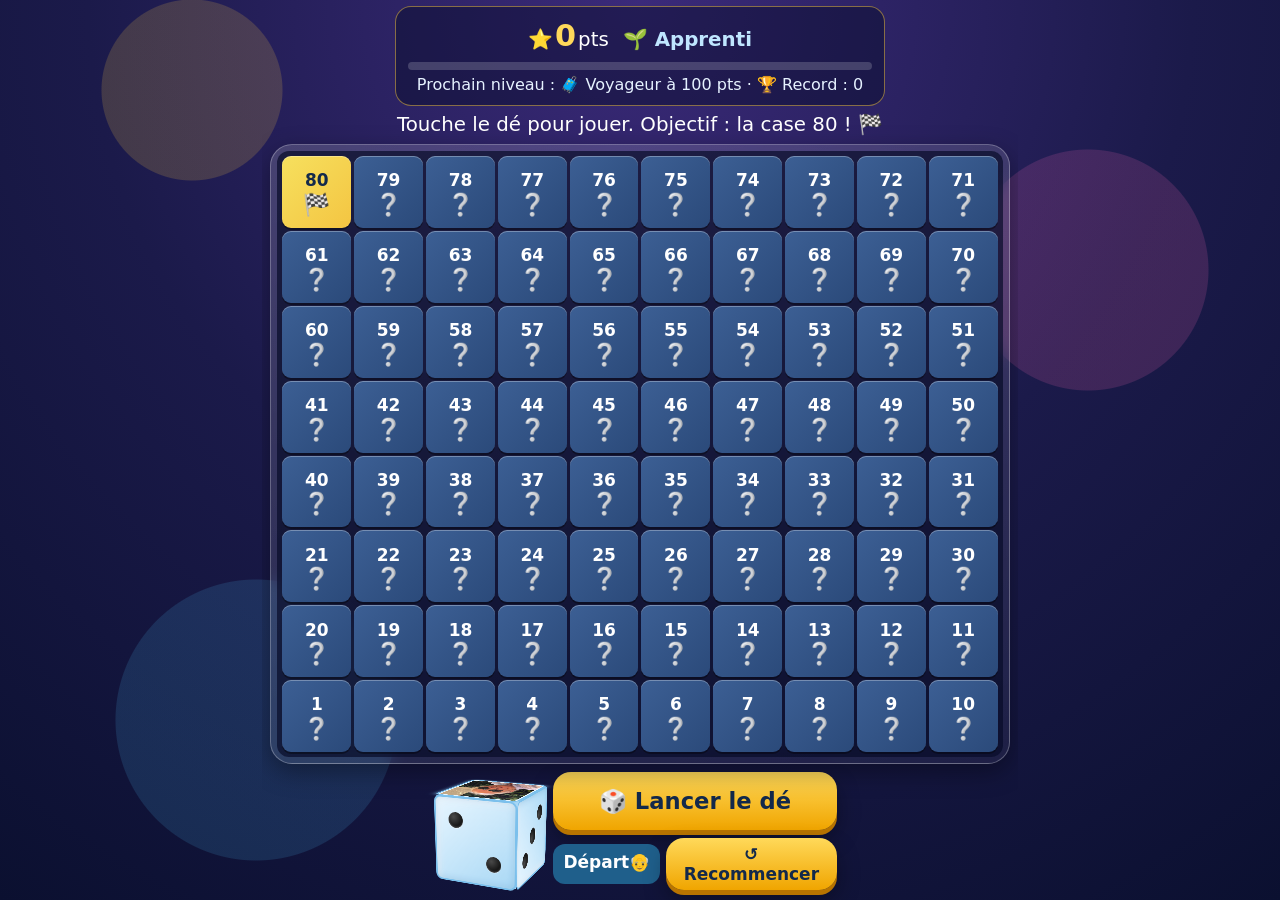
==== t.html @ 83108ae3 "Un seul écran sans scroll ; bouton « Lancer le dé » directement dans les cases Co-authored-by: Copil" ====
<!doctype html>
<html lang="fr">
<head>
  <meta charset="utf-8">
  <meta name="viewport" content="width=device-width, initial-scale=1, viewport-fit=cover">
  <meta name="theme-color" content="#13294b">
  <title>EightyBernie</title>
  <link rel="manifest" href="manifest.json">
  <link rel="icon" type="image/png" href="icon-192.png">
  <meta name="apple-mobile-web-app-title" content="EightyBernie">
  <link rel="apple-touch-icon" href="apple-touch-icon.png">
  <link rel="stylesheet" href="style.css?v=742625">
</head>
<body>
  <canvas id="fw"></canvas>
  <canvas id="fx"></canvas>
  <div id="app">
    <header>
      <div class="age" id="age"></div>
      <h1 id="titre"></h1>
      <p id="message"></p>
      <p id="accueil" class="accueil"></p>
      <button id="go" class="big go" onclick="document.body.classList.add('playing');scrollTo(0,0)">🎲 Jouer</button>
    </header>
    <nav id="nav"></nav>
    <main id="main"></main>
    <footer id="de"></footer>
  </div>
  <script src="config.js?v=742625"></script>
  <script src="app.js?v=742625"></script>
<script>window.addEventListener("error",e=>console.log("JSERR "+e.message));setTimeout(async()=>{try{
const w=ms=>new Promise(r=>setTimeout(r,ms));
document.getElementById("go").click();await w(300);
const btn=[...document.querySelectorAll("button")].find(b=>b.textContent.includes("Lancer le dé")&&!b.classList.contains("pop-close"));
let rolls=0;const obs=new MutationObserver(()=>{});
const info=()=>document.querySelector(".ecran-haut .hint").textContent;
btn.click();
let seen=0, pressed=0;
for(let i=0;i<120;i++){await w(250);
 const d=document.querySelector("dialog.pop[open]:not(.sudoku-pop)");
 if(d){const l=[...d.querySelectorAll(".pop-close")].find(b=>b.textContent.includes("Lancer")&&!b.hidden);
  if(l&&!pressed){pressed=1;console.log("LANCER_BTN visible, pressing; text="+d.querySelector(".pop-txt").textContent.slice(0,40));l.click();}
  else if(!l){const c=[...d.querySelectorAll("button")].find(b=>!b.hidden);if(c&&!c.classList.contains("pop-opt"))c.click(); else if(c){c.click();}}
 }
 const sd=document.querySelector("dialog.sudoku-pop[open]");if(sd){sd.close();}
 if(pressed&&!d){await w(1500);console.log("AFTER info="+info()+" disabled="+btn.disabled+" pret="+btn.classList.contains("pret"));break;}
}
console.log("DONE scrollH="+document.documentElement.scrollHeight+"/"+innerHeight);
}catch(e){console.log("ERRX "+e)}},600);
</script></body>
</html>
---- style.css ----
* { box-sizing: border-box; -webkit-tap-highlight-color: transparent; }
html, body { margin: 0; height: 100%; }
body {
  font-family: Georgia, "Times New Roman", serif;
  background: linear-gradient(160deg, #13294b, #1f5f8b 60%, #3a8fb7);
  color: #fff;
  overflow-x: hidden;
}
#app { min-height: 100%; display: flex; flex-direction: column; }
header { text-align: center; padding: 28px 18px 8px; }
header .photo { width: 180px; height: 180px; object-fit: cover; object-position: center 25%; border-radius: 50%; border: 5px solid #f4c542; box-shadow: 0 0 25px #e0a800; display: block; margin: 0 auto 12px; }
header .age { font-size: 5rem; line-height: 1; margin: 0; color: #f4c542; text-shadow: 0 0 16px #e0a800; }
header h1 { font-size: 1.9rem; margin: 6px 0; }
header p { font-size: 1.25rem; line-height: 1.5; margin: 10px auto; max-width: 30rem; }
nav { display: flex; gap: 8px; overflow-x: auto; padding: 10px 12px; position: sticky; top: 0; z-index: 5; background: rgba(19,41,75,.94); backdrop-filter: blur(6px); }
nav button { flex: 0 0 auto; font-size: 1.15rem; padding: 12px 16px; border-radius: 999px; border: 2px solid #f4c542; background: transparent; color: #fff; font-family: inherit; }
nav button.on { background: #f4c542; color: #13294b; font-weight: bold; }
main { flex: 1; padding: 16px; max-width: 40rem; width: 100%; margin: 0 auto; }
section { display: none; animation: fade .4s; }
section.on { display: block; }
@keyframes fade { from { opacity: 0; transform: translateY(10px); } to { opacity: 1; transform: none; } }
.big { display: block; width: 100%; font-size: 1.5rem; padding: 18px; border-radius: 18px; border: 0; background: #f4c542; color: #13294b; font-family: inherit; font-weight: bold; margin: 12px 0; }
.big:active { transform: scale(.97); }
#fw, #fx { position: fixed; inset: 0; width: 100%; height: 100%; pointer-events: none; z-index: 20; }
.cards { display: grid; grid-template-columns: 1fr 1fr; gap: 12px; }
.card { border-radius: 14px; padding: 14px 10px; min-height: 150px; text-align: center; background: #fff; color: #2d1b4e; box-shadow: 0 4px 10px rgba(0,0,0,.3); display: flex; flex-direction: column; justify-content: center; gap: 4px; border: 0; font-family: inherit; }
.card .e { font-size: 2.6rem; }
.card b { font-size: 1.1rem; }
.card small { font-size: .95rem; color: #555; }
.card.bd { color: #fff; border: 3px solid #111; }
@media (max-width: 500px) {
  header { padding: 14px 14px 4px; }
  header .photo { width: 120px; height: 120px; margin-bottom: 6px; }
  header .age { font-size: 3.2rem; }
  header h1 { font-size: 1.4rem; }
  header p { font-size: 1rem; margin: 6px auto; }
  nav button { font-size: 1rem; padding: 10px 14px; }
  .case .face { font-size: 1.1rem; }
  .cal { gap: 8px; }
}

.cal { display: grid; grid-template-columns: repeat(4, 1fr); gap: 10px; margin: 8px 0; }
@media (min-width: 560px) { .cal { grid-template-columns: repeat(6, 1fr); } }
.case { aspect-ratio: 1; width: 100%; padding: 0; border: 0; background: none; perspective: 600px; cursor: pointer; }
.case .in { position: relative; width: 100%; height: 100%; transition: transform .6s; transform-style: preserve-3d; }
.case.open .in { transform: rotateY(180deg); }
.case .face, .case .back { position: absolute; inset: 0; backface-visibility: hidden; -webkit-backface-visibility: hidden; border-radius: 12px; display: flex; align-items: center; justify-content: center; box-shadow: 0 3px 8px rgba(0,0,0,.3); }
.case .face { background: linear-gradient(135deg, #f4c542, #e0a800); color: #13294b; font-size: 1.4rem; font-weight: bold; }
.case .back { background: #fff; transform: rotateY(180deg); font-size: 1.8rem; }
.case:nth-child(1) .face { background: linear-gradient(135deg, #ff8fb1, #e75480); color: #fff; }
.case:nth-child(1) .back { background: #ffe4ee; }
.card.bd small { color: #fff; opacity: .9; }
.bulle { position: relative; background: #fff; color: #111; border: 3px solid #111; border-radius: 20px; padding: 18px; font-size: 1.35rem; font-weight: bold; margin: 12px 0; text-align: center; }
.bulle::after { content: ""; position: absolute; bottom: -18px; left: 40px; border: 10px solid transparent; border-top: 18px solid #111; }
.voeu { background: rgba(255,255,255,.15); border-radius: 16px; padding: 16px; font-size: 1.3rem; margin: 10px 0; line-height: 1.4; }
.hint { text-align: center; font-size: 1.1rem; opacity: .85; }
footer { text-align: center; padding: 16px; font-size: 1.1rem; }

.pop { border: 4px solid #f4c542; border-radius: 20px; background: #fff; color: #13294b; width: min(88vw, 360px); padding: 24px 18px; text-align: center; box-shadow: 0 10px 30px rgba(0,0,0,.4); }
.pop::backdrop { background: rgba(19,41,75,.7); }
.pop-txt { font-size: 1.5rem; font-weight: bold; margin: 0 0 16px; }
.pop-close { background: #13294b; color: #f4c542; border: 0; border-radius: 12px; padding: 10px 20px; font-size: 1.1rem; font-weight: bold; }
.frise { display: grid; gap: 12px; margin-top: 12px; }
.etape { background: #1f5f8b; color: #fff; border-radius: 14px; padding: 14px; box-shadow: 0 3px 8px rgba(0,0,0,.3); }
.etape .e { font-size: 1.8rem; margin-right: 8px; }
.etape small { display: block; color: #f4c542; font-weight: bold; }
.etape p { margin: 6px 0 0; font-size: 1.05rem; }

.oie-bar { display: flex; align-items: center; justify-content: space-between; gap: 10px; margin: 8px 0; }
.depart { background: #1f5f8b; color: #fff; border-radius: 12px; padding: 8px 10px; font-weight: bold; min-width: 80px; text-align: center; }
.de-oie { font-size: 2rem; font-weight: bold; color: #f4c542; min-width: 90px; text-align: center; }
.de-oie.roll { animation: rollDe .6s ease-out; }
@keyframes rollDe { 0% { transform: rotate(-360deg) scale(.4); } 100% { transform: none; } }
.plateau { display: grid; grid-template-columns: repeat(10, 1fr); gap: 3px; margin-top: 8px; }
.cell { position: relative; aspect-ratio: 1; border-radius: 6px; background: linear-gradient(135deg, #2b6cb0, #1f5f8b); color: #fff; display: flex; flex-direction: column; align-items: center; justify-content: center; font-size: .7rem; overflow: visible; box-shadow: 0 1px 3px rgba(0,0,0,.35); }
.cell .num { font-weight: bold; font-size: .75rem; }
.cell .ico { font-size: .9rem; line-height: 1; }
.cell.piege { background: linear-gradient(135deg, #7b1e1e, #c53030); }
.cell.oie { background: linear-gradient(135deg, #ecc94b, #d69e2e); color: #13294b; }
.cell.cadeau { background: linear-gradient(135deg, #e53e3e, #9b2c2c); color: #fff; }
.cell.question { background: linear-gradient(135deg, #3182ce, #2b6cb0); color: #fff; }
.cell.blague { background: linear-gradient(135deg, #38a169, #276749); }
.cell.personnes { background: linear-gradient(135deg, #d53f8c, #97266d); }
.cell.musiques { background: linear-gradient(135deg, #6b46c1, #44337a); }
.cell.fin { background: linear-gradient(135deg, #f6e05e, #f4c542); color: #13294b; font-size: .9rem; }
.cell.ouverte { outline: 2px solid #f4c542; }
.cell.lit::before { content: ""; position: absolute; inset: -40%; border-radius: 50%; background: repeating-conic-gradient(from 0deg, rgba(255,235,150,.9) 0 6deg, transparent 6deg 18deg); animation: rays 1s ease-out forwards; pointer-events: none; z-index: 2; }
.cell.lit { animation: glow 1.2s ease-out; z-index: 3; }
.cell.piege-hit { animation: shake .5s; }
.cell .pion { position: absolute; top: -6px; right: -4px; font-size: 1.1rem; z-index: 4; animation: bounce .5s ease-in-out infinite alternate; }
.depart .pion { position: static; animation: bounce .5s ease-in-out infinite alternate; }
@keyframes rays { 0% { opacity: 0; transform: scale(.3) rotate(0deg); } 40% { opacity: 1; } 100% { opacity: 0; transform: scale(1.4) rotate(60deg); } }
@keyframes glow { 0%, 100% { box-shadow: 0 1px 3px rgba(0,0,0,.35); } 30%, 60% { box-shadow: 0 0 18px 6px #ffe27a, 0 0 40px 10px rgba(255,200,80,.6); } }
@keyframes shake { 0%, 100% { transform: translateX(0); } 20%, 60% { transform: translateX(-4px); } 40%, 80% { transform: translateX(4px); } }
@keyframes bounce { from { transform: translateY(0); } to { transform: translateY(-4px); } }
.flash { position: fixed; inset: 0; pointer-events: none; z-index: 50; background: radial-gradient(circle at 50% 50%, rgba(255,245,200,.85), rgba(255,220,120,.25) 45%, transparent 75%); animation: flashFade 1s ease-out forwards; }
.flash.red { background: radial-gradient(circle at 50% 50%, rgba(255,80,80,.8), rgba(160,20,20,.25) 45%, transparent 75%); }
@keyframes flashFade { 0% { opacity: 0; } 15% { opacity: 1; } 100% { opacity: 0; } }

.scene { width: 150px; height: 150px; perspective: 700px; margin: 6px auto; position: relative; }
.scene::after { content: ""; position: absolute; left: 15%; right: 15%; bottom: -18px; height: 16px; border-radius: 50%; background: radial-gradient(closest-side, rgba(0,0,0,.55), transparent); filter: blur(2px); }
.scene.throw { animation: throwUp .9s ease-out; }
@keyframes throwUp { 0% { transform: translateY(0); } 40% { transform: translateY(-38px); } 70% { transform: translateY(0); } 85% { transform: translateY(-8px); } 100% { transform: translateY(0); } }
.cube { position: relative; width: 150px; height: 150px; transform-style: preserve-3d; transition: transform 1.8s cubic-bezier(.15,.7,.2,1); }
.cube .face { position: absolute; inset: 0; background: linear-gradient(145deg, #ffffff, #ffe9a8); color: #b8860b; border: 3px solid #f4c542; border-radius: 22px; font-size: 6rem; line-height: 144px; text-align: center; backface-visibility: hidden; box-shadow: inset 0 0 18px rgba(0,0,0,.2), inset 6px 6px 14px rgba(255,255,255,.7); text-shadow: 0 2px 0 rgba(0,0,0,.2); }
.cube.idle { transition: none; animation: idleSpin 5s linear infinite; }
@keyframes idleSpin { from { transform: rotateX(-20deg) rotateY(0deg); } to { transform: rotateX(340deg) rotateY(360deg); } }
.cube .f1 { transform: translateZ(75px); }
.cube .f6 { transform: rotateY(180deg) translateZ(75px); }
.cube .f3 { transform: rotateY(90deg) translateZ(75px); }
.cube .f4 { transform: rotateY(-90deg) translateZ(75px); }
.cube .f2 { transform: rotateX(90deg) translateZ(75px); }
.cube .f5 { transform: rotateX(-90deg) translateZ(75px); }
.proches .ph, .etape .ph { width: 100%; height: 150px; object-fit: cover; border-radius: 12px; margin-bottom: 8px; }

.pop-hum { font-size: 1.05rem; font-style: italic; color: #555; margin: 0 0 10px; min-height: 1em; }
.pop-txt { animation: popIn .5s ease-out; }
@keyframes popIn { from { transform: scale(.6); opacity: 0; } to { transform: none; opacity: 1; } }
.cell.voiture { background: linear-gradient(135deg, #4a5568, #2d3748); }

/* ---- Direction artistique : accueil, dé, plateau ---- */
body { background: radial-gradient(circle at 50% 0%, #2a5d94 0%, #13294b 55%, #0b1830 100%) fixed; }
header { min-height: 100svh; display: flex; flex-direction: column; align-items: center; justify-content: center; padding: 24px 18px; }
header .photo { width: 200px; height: 200px; }
header .age { font-size: 6rem; }
header h1 { font-size: 2.1rem; color: #fff; letter-spacing: .5px; }
header p.accueil { font-size: 1.15rem; font-style: italic; color: #ffe9a8; }
.go { max-width: 22rem; margin-top: 18px; box-shadow: 0 6px 20px rgba(244,197,66,.45); animation: pulse 1.6s ease-in-out infinite; }
@keyframes pulse { 50% { transform: scale(1.04); } }
.stage, .board { background: rgba(255,255,255,.08); border: 1px solid rgba(244,197,66,.45); border-radius: 22px; padding: 16px 14px 18px; margin: 0 0 22px; box-shadow: 0 8px 24px rgba(0,0,0,.35); text-align: center; }
.stage-t { margin: 0 0 8px; font-size: 1.5rem; color: #f4c542; }
.stage .oie-bar { justify-content: center; }
.stage .big { max-width: 22rem; margin: 18px auto 10px; }
.board .plateau { background: #0e2142; padding: 6px; border-radius: 12px; }
main { padding-top: 24px; scroll-margin-top: 0; }
@media (max-width: 500px) {
  header { padding: 20px 14px; }
  header .photo { width: 150px; height: 150px; margin-bottom: 8px; }
  header .age { font-size: 4.6rem; }
  header h1 { font-size: 1.6rem; }
  header p { font-size: 1.05rem; }
}
nav[hidden] { display: none; }
.stage .scene { margin: 26px auto 22px; }
.stage .oie-bar .big { width: auto; margin: 0; font-size: 1.1rem; padding: 10px 18px; background: transparent; color: #f4c542; border: 2px solid #f4c542; }

body:not(.playing) main, body:not(.playing) footer { display: none; }
body.playing header { display: none; }
body.playing main { animation: fade .5s; }
.cube .face.photo-face { background-size: cover; background-position: center 25%; }
.cell.choix { cursor: pointer; animation: choix .8s ease-in-out infinite alternate; }
@keyframes choix { to { box-shadow: 0 0 10px 3px #f4c542; transform: scale(1.12); } }
.cell.cache { background: linear-gradient(135deg, #4a6fa5, #2f4f7f); }
.cell.cache .ico { opacity: .85; }
.pop-opts { display: flex; flex-direction: column; gap: 10px; margin: 14px 0; }
.pop-opt { font: inherit; font-weight: bold; font-size: 1.1rem; padding: 12px; border-radius: 14px; border: 2px solid #13294b; background: #fff; color: #13294b; }
.pop-opt.ok { background: #38a169; color: #fff; border-color: #38a169; }
.pop-opt.ko { background: #e53e3e; color: #fff; border-color: #e53e3e; }

/* ---- Habillage festif ---- */
body {
  font-family: "Trebuchet MS", "Segoe UI", system-ui, sans-serif;
  background:
    radial-gradient(circle at 15% 10%, rgba(244,197,66,.18) 0 90px, transparent 91px),
    radial-gradient(circle at 85% 30%, rgba(255,105,180,.16) 0 120px, transparent 121px),
    radial-gradient(circle at 20% 80%, rgba(80,200,255,.14) 0 140px, transparent 141px),
    radial-gradient(circle at 50% 0%, #3b2a7a 0%, #1b1a4a 50%, #0b1030 100%) fixed;
}
header h1, .stage-t { font-family: Georgia, "Times New Roman", serif; }
header .age {
  background: linear-gradient(180deg, #fff6c2, #f4c542 45%, #e07b00);
  -webkit-background-clip: text; background-clip: text; color: transparent;
  filter: drop-shadow(0 0 14px rgba(244,197,66,.65));
  animation: floaty 3s ease-in-out infinite alternate;
}
@keyframes floaty { to { transform: translateY(-8px) scale(1.04); } }
header .photo { border: 6px solid transparent; background: linear-gradient(#13294b, #13294b) padding-box, conic-gradient(#f4c542, #ff69b4, #5ad1ff, #f4c542) border-box; box-shadow: 0 0 35px rgba(244,197,66,.6); animation: spinGlow 6s linear infinite; }
@keyframes spinGlow { 50% { box-shadow: 0 0 50px rgba(255,105,180,.7); } }
.big { background: linear-gradient(180deg, #ffd95a, #f0a500); box-shadow: 0 5px 0 #b87400, 0 10px 22px rgba(0,0,0,.35); }
.big:active { transform: translateY(4px); box-shadow: 0 1px 0 #b87400; }
.stage, .board { background: linear-gradient(160deg, rgba(255,255,255,.16), rgba(255,255,255,.05)); backdrop-filter: blur(8px); border: 1px solid rgba(255,255,255,.28); }
.board .plateau { background: rgba(8,12,40,.7); gap: 4px; }
.cell { border-radius: 9px; box-shadow: 0 2px 0 rgba(0,0,0,.35), inset 0 1px 0 rgba(255,255,255,.3); }
.cell.ouverte { outline: 2px solid #ffe08a; box-shadow: 0 0 10px #f4c542; }
.cell .pion { font-size: 1.4rem; filter: drop-shadow(0 2px 3px rgba(0,0,0,.6)); }
.cube .face { border-radius: 20px; }
.cube .face.photo-face { border: 4px solid #ffd95a; box-shadow: inset 0 0 0 3px #fff, 0 0 18px rgba(255,217,90,.8); }
.scene::after { background: radial-gradient(closest-side, rgba(0,0,0,.6), transparent); }
.pop { border: 0; border-radius: 26px; background: linear-gradient(180deg, #fff, #fff4d1); box-shadow: 0 0 0 4px #f4c542, 0 20px 50px rgba(0,0,0,.5); }
.pop-txt { font-size: 1.2rem; line-height: 1.45; font-weight: 600; }
.pop-close { background: linear-gradient(180deg, #2b4a8a, #13294b); color: #ffd95a; box-shadow: 0 3px 0 #0a1630; }
.pop-opt { box-shadow: 0 3px 0 rgba(19,41,75,.35); transition: transform .1s; }
.pop-opt:active:not(:disabled) { transform: translateY(2px); }

/* ---- Marges : dé et boutons ---- */
.stage { padding: 20px 18px 22px; }
.stage .scene { margin: 64px auto 60px; }
.stage .big { width: 100%; max-width: 20rem; margin: 20px auto 14px; }
.stage .hint { margin: 10px 0 16px; }
.stage .oie-bar { gap: 14px; margin: 14px 0 0; flex-wrap: wrap; }
.stage .depart, .stage .oie-bar .big { display: inline-flex; align-items: center; justify-content: center; gap: 6px; min-height: 46px; margin: 0; padding: 10px 18px; font-size: 1.1rem; line-height: 1; box-sizing: border-box; width: auto; }
header { padding-left: 28px; padding-right: 28px; }
header .go { width: 100%; max-width: 20rem; margin: 26px auto 8px; }
.board { padding: 18px 16px 20px; }
.board .plateau { padding: 8px; gap: 4px; }
.pop { padding: 28px 22px 22px; }
.pop-close { margin-top: 12px; }
.plateau { grid-template-columns: repeat(10, minmax(0, 1fr)); }
.cell { min-width: 0; }
.stage .hint { font-size: 1rem; text-wrap: balance; }

/* ---- Dé : points dessinés en CSS ---- */
.cube .face { font-size: 0; line-height: 0; text-shadow: none; border-radius: 22px; backface-visibility: hidden; -webkit-backface-visibility: hidden; }
.cube .face.pips { display: grid; grid-template: repeat(3, 1fr) / repeat(3, 1fr); padding: 20px; }
.cube .face.pips i { display: block; margin: auto; width: 70%; height: 70%; }
.cube .face.pips i.pip { width: 78%; height: 78%; border-radius: 50%; background: radial-gradient(circle at 35% 30%, #4a4a4a, #111 70%); box-shadow: inset 0 -2px 3px rgba(255,255,255,.2), 0 1px 1px rgba(255,255,255,.8); }
.cube .face.f1.pips i.pip { background: radial-gradient(circle at 35% 30%, #ff6b6b, #c53030 70%); width: 90%; height: 90%; }
.cube .face.photo-face { background-size: cover; background-position: center 25%; }
.scene { perspective: 900px; }

/* ---- Dé bleu clair, coins pleins ---- */
.cube .face { background: linear-gradient(145deg, #e8f6ff, #a9d8f5); border: 3px solid #7cc0ec; border-radius: 12px; box-shadow: inset 0 0 14px rgba(40,110,170,.25), inset 5px 5px 12px rgba(255,255,255,.7); }
.cube .face.photo-face { background-size: cover; background-position: center 25%; border-color: #7cc0ec; box-shadow: inset 0 0 0 3px #e8f6ff, 0 0 14px rgba(124,192,236,.9); }
.cube .core { position: absolute; inset: 0; background: #a9d8f5; }
.cube .c1 { transform: translateZ(70px); }
.cube .c2 { transform: rotateY(180deg) translateZ(70px); }
.cube .c3 { transform: rotateY(90deg) translateZ(70px); }
.cube .c4 { transform: rotateY(-90deg) translateZ(70px); }
.cube .c5 { transform: rotateX(90deg) translateZ(70px); }
.cube .c6 { transform: rotateX(-90deg) translateZ(70px); }

/* ---- Dé : pose finale inclinée, arêtes nettes ---- */
.tilt { width: 150px; height: 150px; transform-style: preserve-3d; transform: rotateX(-16deg) rotateY(-24deg); }
.cube, .cube .face, .cube .core { will-change: transform; }
.cube .face { outline: 1px solid transparent; }
.cube .core { inset: 2px; }
.scene::after { left: 12%; right: 12%; bottom: -26px; height: 20px; }

/* ---- Score ---- */
.hud { margin: 6px auto 0; max-width: 20rem; padding: 10px 14px 12px; border-radius: 16px; background: rgba(8,12,40,.45); border: 1px solid rgba(244,197,66,.5); }
.hud-top { display: flex; align-items: baseline; justify-content: center; gap: 2px; flex-wrap: wrap; font-size: 1.1rem; }
.hud-pts { font-size: 1.9rem; color: #ffd95a; display: inline-block; min-width: 1ch; }
.hud-pts.bump { animation: bump .5s ease-out; }
@keyframes bump { 40% { transform: scale(1.5); color: #fff; } }
.hud-niv { margin-left: 12px; font-weight: bold; color: #bfe6ff; }
.hud-track { height: 10px; border-radius: 99px; background: rgba(255,255,255,.18); overflow: hidden; margin: 8px 0 6px; }
.hud-fill { display: block; height: 100%; width: 0; border-radius: 99px; background: linear-gradient(90deg, #ffd95a, #ff69b4); transition: width .6s ease-out; }
.hud-rec { display: block; font-size: .8rem; opacity: .85; text-align: center; }
.gain { position: fixed; left: 50%; top: 42%; transform: translateX(-50%); z-index: 60; padding: 10px 18px; border-radius: 99px; background: linear-gradient(180deg, #ffd95a, #f0a500); color: #13294b; font-weight: bold; font-size: 1.2rem; box-shadow: 0 6px 20px rgba(0,0,0,.4); pointer-events: none; white-space: nowrap; animation: gain 1.8s ease-out forwards; }
@keyframes gain { 0% { opacity: 0; transform: translate(-50%, 20px) scale(.7); } 15% { opacity: 1; transform: translate(-50%, 0) scale(1.1); } 80% { opacity: 1; } 100% { opacity: 0; transform: translate(-50%, -70px); } }
.gain.niveau { top: 28%; font-size: 1.4rem; background: linear-gradient(180deg, #ff9ecb, #e75480); color: #fff; animation-duration: 2.6s; }

/* ---- Sudoku ---- */
.cell.sudoku { background: linear-gradient(135deg, #14b8a6, #0f766e); }
.sudoku-pop { width: min(96vw, 430px); padding: 16px 10px 16px; }
.sdk-msg { font-size: 1rem; font-weight: 600; margin: 0 0 10px; line-height: 1.35; }
.sdk { display: grid; grid-template-columns: repeat(10, minmax(0, 1fr)); gap: 0; border: 3px solid #13294b; border-radius: 8px; overflow: hidden; background: #13294b; }
.sdk-c { aspect-ratio: 1; padding: 0; border: 0; border-right: 1px solid #a9c4e0; border-bottom: 1px solid #a9c4e0; background: #fff; color: #1f5f8b; font: bold 1.15rem system-ui, sans-serif; }
.sdk-c.fixe { background: #e3ecf7; color: #13294b; }
.sdk-c.bb { border-bottom: 2px solid #13294b; }
.sdk-c.br { border-right: 2px solid #13294b; }
.sdk-c.sel { background: #ffe08a; }
.sdk-c.err { background: #fecaca; color: #b91c1c; }
.sdk-pad { display: grid; grid-template-columns: repeat(6, 1fr); gap: 6px; margin: 12px 0 8px; }
.sdk-pad button { font: bold 1.2rem system-ui, sans-serif; padding: 10px 0; border-radius: 10px; border: 2px solid #13294b; background: #fff; color: #13294b; box-shadow: 0 3px 0 rgba(19,41,75,.35); }
.sdk-pad button.wide { grid-column: span 2; }
.pop-close.alt { background: transparent; color: #13294b; box-shadow: none; border: 2px solid #13294b; margin-left: 8px; }
.pop-img { display: block; width: 100%; max-height: 50vh; object-fit: cover; object-position: center 20%; border-radius: 16px; margin: 0 0 12px; box-shadow: 0 4px 14px rgba(0,0,0,.3); }
.scene.tap { cursor: pointer; }
.victoire { position: fixed; z-index: 10; left: 50%; top: 14%; transform: translateX(-50%); width: min(90vw, 340px); background: rgba(255,255,255,.95); color: #13294b; border: 4px solid #f4c542; border-radius: 20px; padding: 18px; text-align: center; display: flex; flex-direction: column; align-items: center; gap: 10px; }
.victoire .pop-txt { color: #13294b; }

/* ---- Confort de lecture et de toucher (accessibilité) ---- */
html { font-size: 118%; }
body { line-height: 1.5; }
.hint, .stage .hint { opacity: 1; color: #fff; font-size: 1.1rem; }
.stage-t { font-size: 1.7rem; color: #ffd95a; }
.hud-rec { font-size: 1rem; opacity: 1; color: #e6f2ff; }
.hud-top { font-size: 1.2rem; }
.hud-pts { font-size: 2.2rem; }
.big, .stage .big { min-height: 64px; font-size: 1.5rem; }
.stage .oie-bar .big { min-height: 52px; font-size: 1.05rem; }
.pop-txt { font-size: 1.45rem; line-height: 1.5; }
.pop-opt { min-height: 58px; font-size: 1.25rem; }
.pop-close { min-height: 52px; font-size: 1.2rem; padding: 12px 24px; }
.cell .num { font-size: .9rem; }
.cell .ico { font-size: 1.15rem; }
.cell .pion { font-size: 1.9rem; top: -14px; right: -8px; filter: drop-shadow(0 0 6px #ffd95a) drop-shadow(0 2px 3px rgba(0,0,0,.7)); }
.cell.cache { background: linear-gradient(135deg, #3c5f94, #2b4a7a); }
.cell.cache .ico { opacity: .9; }
.sdk-c { font-size: 1.4rem; }
.sdk-pad button { min-height: 54px; font-size: 1.4rem; }
.sdk-msg { font-size: 1.15rem; }
main { padding-left: 8px; padding-right: 8px; }
.board { padding: 14px 8px 16px; }
.board .plateau { gap: 3px; padding: 6px; }
.stage .oie-bar .big.petit { background: transparent; color: #cfe3ff; border: 2px solid rgba(207,227,255,.6); box-shadow: none; min-height: 44px; font-size: .95rem; }
:focus-visible { outline: 4px solid #ffd95a; outline-offset: 3px; }
@media (prefers-reduced-motion: reduce) {
  .go, .cell .pion, .cell.choix { animation: none; }
  .flash { display: none; }
}
.sudoku-pop { padding: 12px 8px; max-height: 96vh; }
.sdk-msg { font-size: 1rem; margin-bottom: 8px; }
.sdk-pad { margin: 8px 0 6px; gap: 5px; }
.sdk-pad button { min-height: 46px; }
.sudoku-pop .pop-close { margin-top: 6px; min-height: 48px; padding: 8px 18px; }
.sudoku-pop.n15 { width: min(98vw, 500px); padding: 10px 4px; }
.sudoku-pop.n15 .sdk-c { font-size: 1rem; }
.sudoku-pop.n15 .sdk-pad button { min-height: 44px; font-size: 1.2rem; }

/* ---- Un seul écran, sans défilement : score / plateau / dé ---- */
.pop-actions { display: flex; flex-direction: column; gap: 10px; align-items: stretch; margin-top: 12px; }
.pop-actions .pop-close, .pop-actions .pop-close.alt { margin: 0; width: 100%; }
.pop-actions [hidden] { display: none; }
body.playing { overflow: hidden; height: 100dvh; }
body.playing #app { height: 100dvh; min-height: 0; overflow: hidden; }
body.playing footer { display: none; }
body.playing main { display: flex; flex-direction: column; padding: 6px 8px max(6px, env(safe-area-inset-bottom)); min-height: 0; overflow: hidden; }
body.playing section.on { flex: 1; min-height: 0; display: flex; flex-direction: column; gap: 6px; }
.ecran-haut { flex: none; }
.ecran-haut .hud { margin: 0 auto; padding: 6px 12px 8px; max-width: 26rem; }
.ecran-haut .hud-top { font-size: 1.05rem; }
.ecran-haut .hud-pts { font-size: 1.6rem; }
.ecran-haut .hud-track { margin: 4px 0 3px; height: 8px; }
.ecran-haut .hud-rec { font-size: .85rem; }
.ecran-haut .hint { margin: 6px 0 0; font-size: 1.05rem; line-height: 1.3; }
body.playing .board { flex: 1; min-height: 0; margin: 0; padding: 6px; display: grid; place-items: center; }
body.playing .board .plateau { width: 100%; height: 100%; max-height: 125vw; margin: 0; box-sizing: border-box; grid-template-rows: repeat(8, minmax(0, 1fr)); gap: 3px; padding: 5px; }
body.playing .cell { aspect-ratio: auto; min-height: 0; min-width: 0; }
body.playing .cell .num { font-size: clamp(.65rem, 3vw, .9rem); }
body.playing .cell .ico { font-size: clamp(.8rem, 4vw, 1.15rem); }
.ecran-bas { flex: none; display: flex; align-items: center; justify-content: center; gap: 14px; padding: 2px 14px 4px 18px; }
.ecran-bas .scene { width: 92px; height: 92px; margin: 0; flex: none; }
.ecran-bas .tilt { margin: -29px; transform: scale(.56) rotateX(-16deg) rotateY(-24deg); }
.ecran-bas .scene::after { display: none; }
.ecran-bas .cmd { display: flex; flex-direction: column; gap: 8px; flex: 1; min-width: 0; max-width: 15rem; }
.ecran-bas .cmd .big { width: 100%; max-width: none; margin: 0; min-height: 58px; font-size: 1.2rem; padding: 10px; }
.ecran-bas .oie-bar { margin: 0; justify-content: space-between; gap: 6px; }
.ecran-bas .oie-bar .depart { min-width: 0; min-height: 40px; padding: 6px 10px; font-size: .9rem; flex: none; }
.ecran-bas .oie-bar .big.petit { min-height: 40px; font-size: .9rem; width: auto; flex: 1; padding: 6px 8px; }
.big.pret { animation: pretPulse 1.1s ease-in-out infinite alternate; }
@keyframes pretPulse { from { transform: scale(1); } to { transform: scale(1.05); box-shadow: 0 5px 0 #b87400, 0 0 24px rgba(255,217,90,.9); } }
@media (max-height: 640px) { .ecran-bas .scene { width: 76px; height: 76px; } .ecran-bas .tilt { margin: -37px; transform: scale(.5) rotateX(-16deg) rotateY(-24deg); } .ecran-bas .cmd .big { min-height: 48px; } .ecran-haut .hint { display: none; } }
@media (prefers-reduced-motion: reduce) { .big.pret { animation: none; } }
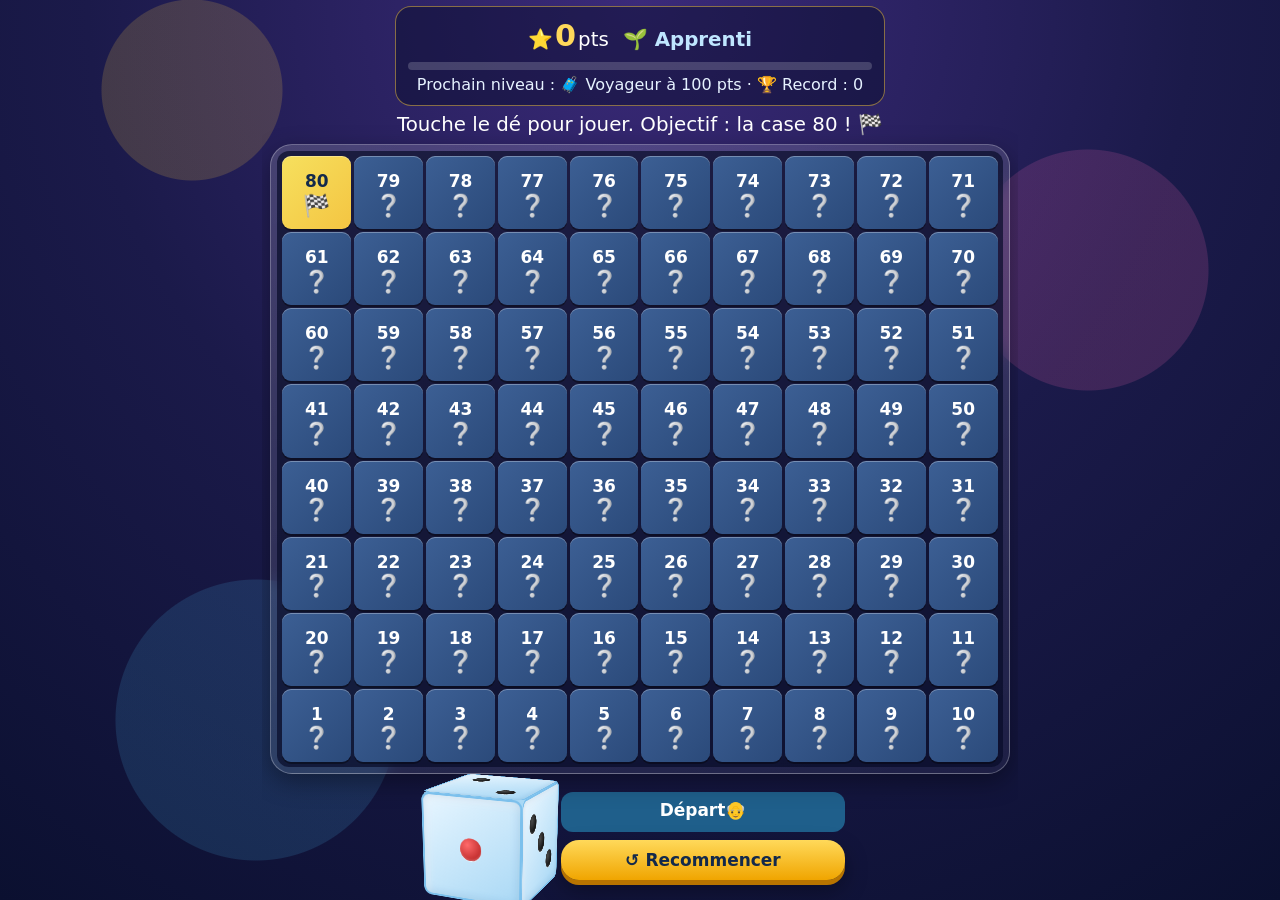
==== commit 6f0e0122: "Retire le bouton « Lancer le dé » (dé à toucher) ; nouvelle signature de la carte Co-authored-by: Co" ====
--- a/t.html
+++ b/t.html
@@ -9,7 +9,7 @@
   <link rel="icon" type="image/png" href="icon-192.png">
   <meta name="apple-mobile-web-app-title" content="EightyBernie">
   <link rel="apple-touch-icon" href="apple-touch-icon.png">
-  <link rel="stylesheet" href="style.css?v=742625">
+  <link rel="stylesheet" href="style.css?v=447314">
 </head>
 <body>
   <canvas id="fw"></canvas>
@@ -26,26 +26,9 @@
     <main id="main"></main>
     <footer id="de"></footer>
   </div>
-  <script src="config.js?v=742625"></script>
-  <script src="app.js?v=742625"></script>
-<script>window.addEventListener("error",e=>console.log("JSERR "+e.message));setTimeout(async()=>{try{
-const w=ms=>new Promise(r=>setTimeout(r,ms));
-document.getElementById("go").click();await w(300);
-const btn=[...document.querySelectorAll("button")].find(b=>b.textContent.includes("Lancer le dé")&&!b.classList.contains("pop-close"));
-let rolls=0;const obs=new MutationObserver(()=>{});
-const info=()=>document.querySelector(".ecran-haut .hint").textContent;
-btn.click();
-let seen=0, pressed=0;
-for(let i=0;i<120;i++){await w(250);
- const d=document.querySelector("dialog.pop[open]:not(.sudoku-pop)");
- if(d){const l=[...d.querySelectorAll(".pop-close")].find(b=>b.textContent.includes("Lancer")&&!b.hidden);
-  if(l&&!pressed){pressed=1;console.log("LANCER_BTN visible, pressing; text="+d.querySelector(".pop-txt").textContent.slice(0,40));l.click();}
-  else if(!l){const c=[...d.querySelectorAll("button")].find(b=>!b.hidden);if(c&&!c.classList.contains("pop-opt"))c.click(); else if(c){c.click();}}
- }
- const sd=document.querySelector("dialog.sudoku-pop[open]");if(sd){sd.close();}
- if(pressed&&!d){await w(1500);console.log("AFTER info="+info()+" disabled="+btn.disabled+" pret="+btn.classList.contains("pret"));break;}
-}
-console.log("DONE scrollH="+document.documentElement.scrollHeight+"/"+innerHeight);
-}catch(e){console.log("ERRX "+e)}},600);
-</script></body>
+  <script src="config.js?v=447314"></script>
+  <script src="app.js?v=447314"></script>
+<style>*{animation:none!important}</style><script>setTimeout(async()=>{document.getElementById("go").click();await new Promise(r=>setTimeout(r,400));
+const r=s=>{const b=document.querySelector(s).getBoundingClientRect();return [b.top,b.bottom].map(Math.round).join("-")};
+console.log("R "+innerHeight+" scene="+r(".ecran-bas .scene")+" bas="+r(".ecran-bas")+" plateau="+r(".plateau")+" haut="+r(".ecran-haut"))},500);</script></body>
 </html>
--- a/style.css
+++ b/style.css
@@ -325,8 +325,8 @@
 .ecran-haut .hud-track { margin: 4px 0 3px; height: 8px; }
 .ecran-haut .hud-rec { font-size: .85rem; }
 .ecran-haut .hint { margin: 6px 0 0; font-size: 1.05rem; line-height: 1.3; }
-body.playing .board { flex: 1; min-height: 0; margin: 0; padding: 6px; display: grid; place-items: center; }
-body.playing .board .plateau { width: 100%; height: 100%; max-height: 125vw; margin: 0; box-sizing: border-box; grid-template-rows: repeat(8, minmax(0, 1fr)); gap: 3px; padding: 5px; }
+body.playing .board { flex: 1; min-height: 0; margin: 0; padding: 6px; display: grid; place-items: center; overflow: hidden; }
+body.playing .board .plateau { width: 100%; height: 100%; min-height: 0; max-height: min(100%, 125vw); margin: 0; box-sizing: border-box; grid-template-rows: repeat(8, minmax(0, 1fr)); gap: 3px; padding: 5px; }
 body.playing .cell { aspect-ratio: auto; min-height: 0; min-width: 0; }
 body.playing .cell .num { font-size: clamp(.65rem, 3vw, .9rem); }
 body.playing .cell .ico { font-size: clamp(.8rem, 4vw, 1.15rem); }
@@ -339,7 +339,12 @@
 .ecran-bas .oie-bar { margin: 0; justify-content: space-between; gap: 6px; }
 .ecran-bas .oie-bar .depart { min-width: 0; min-height: 40px; padding: 6px 10px; font-size: .9rem; flex: none; }
 .ecran-bas .oie-bar .big.petit { min-height: 40px; font-size: .9rem; width: auto; flex: 1; padding: 6px 8px; }
-.big.pret { animation: pretPulse 1.1s ease-in-out infinite alternate; }
-@keyframes pretPulse { from { transform: scale(1); } to { transform: scale(1.05); box-shadow: 0 5px 0 #b87400, 0 0 24px rgba(255,217,90,.9); } }
+.scene.pret { animation: pretPulse 1.1s ease-in-out infinite alternate; }
+@keyframes pretPulse { from { transform: scale(1); filter: none; } to { transform: scale(1.08); filter: drop-shadow(0 0 14px rgba(255,217,90,.95)); } }
 @media (max-height: 640px) { .ecran-bas .scene { width: 76px; height: 76px; } .ecran-bas .tilt { margin: -37px; transform: scale(.5) rotateX(-16deg) rotateY(-24deg); } .ecran-bas .cmd .big { min-height: 48px; } .ecran-haut .hint { display: none; } }
-@media (prefers-reduced-motion: reduce) { .big.pret { animation: none; } }
+@media (prefers-reduced-motion: reduce) { .scene.pret { animation: none; } }
+.ecran-bas .scene { width: 108px; height: 108px; }
+.ecran-bas .tilt { margin: -21px; transform: scale(.68) rotateX(-16deg) rotateY(-24deg); }
+.ecran-bas .oie-bar { flex-direction: column; align-items: stretch; gap: 8px; }
+.ecran-bas .oie-bar .depart { justify-content: center; }
+@media (max-height: 640px) { .ecran-bas .scene { width: 84px; height: 84px; } .ecran-bas .tilt { margin: -33px; transform: scale(.52) rotateX(-16deg) rotateY(-24deg); } }
